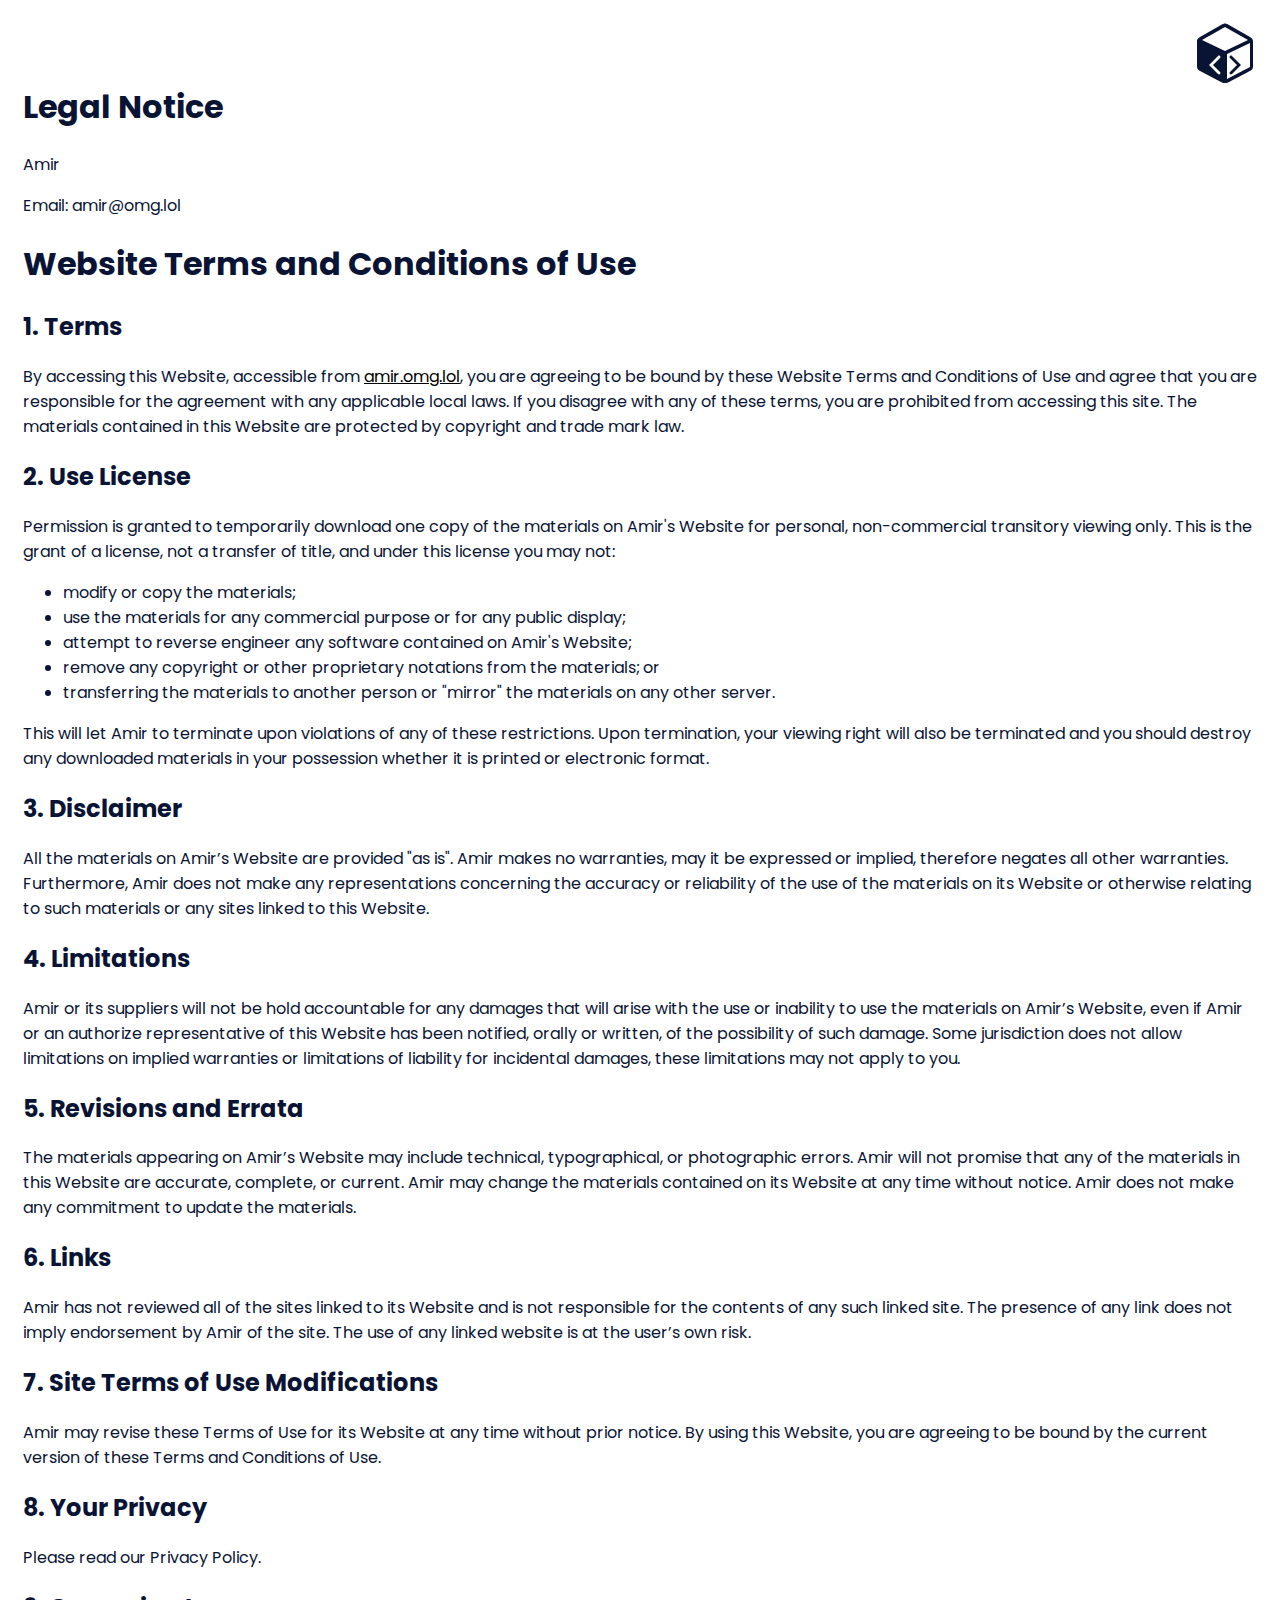
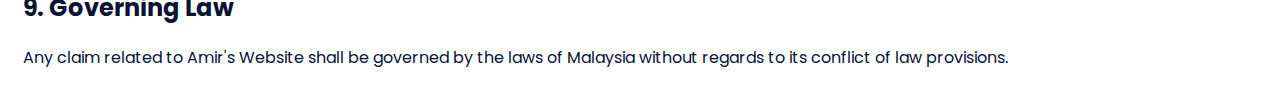
==== legalnotice.html @ da602359 "Legal Notice" ====
<!DOCTYPE html>
<html lang="en">
    <head>
        <meta charset="UTF-8">
        <meta http-equiv="X-UA-Compatible" content="IE=edge">
        <meta name="viewport" content="width=device-width, initial-scale=1.0">
        <title>Privacy Policy - Amir</title>
        <link rel="preconnect" href="https://fonts.googleapis.com">
        <link rel="preconnect" href="https://fonts.gstatic.com" crossorigin="">
        <link href="https://fonts.googleapis.com/css2?family=Poppins:ital,wght@0,100;0,200;0,300;0,400;0,500;0,600;0,700;0,800;0,900;1,100;1,200;1,300;1,400;1,500;1,600;1,700;1,800;1,900&amp;display=swap" rel="stylesheet">
        <link rel="icon" type="image/x-icon" href="assets\img\icon.png">
    <style>
        body {
            display: flex;
            justify-content: center;
            color: #091434;
        }
    
        * {
            font-family: 'Poppins', sans-serif;
        }
    
        #contet-container {
            width: 1400px;
            max-width: 100%;
            padding: 15px;
            box-sizing: border-box;
            position: relative;
        }
    
        svg {
            position: absolute;
            right: 15px;
            top: 15px;
        }
    
        #text-container {
            margin-top: 60px;
        }
    </style><style type="text/css">@font-face { font-family: Roboto; src: url("chrome-extension://mcgbeeipkmelnpldkobichboakdfaeon/css/Roboto-Regular.ttf"); }</style>
    </head>

    <body>
        <div id="contet-container">
            <svg width="60" height="60" xmlns="http://www.w3.org/2000/svg">
    
                <path fill="#091434" d="M3 14 24 2C28 0 28 0 32 2L53 14C56 16 56 17 56 19L56 43C56 46 55 47 51 49L32 59C28 61 28 61 24 59L5 49C1 47 0 46 0 43L0 19C0 17 0 16 3 14M28 4 5 17 28 28 51 17 28 4M53 20 30 31 30 56 53 44 53 20M40 42 33 35C33 35 32 34 33 33 34 32 35 33 36 34L36 34 43 41C44 42 44 42 43 43L35 51C35 51 34 52 33 51 32 50 33 49 33 49L40 42M16 42 23 35C23 35 24 34 23 33 22 32 21 33 20 34L13 41C12 42 12 42 13 43L21 51C21 51 22 52 23 51 24 50 23 49 23 49L16 42"></path>
    
            </svg>
            <div id="text-container">
                <h1>Legal Notice</h1>
                <p>Amir</p>
                <p>Email: amir@omg.lol</p>
                <h1>Website Terms and Conditions of Use</h1>
    
                <h2>1. Terms</h2>
    
                <p>By accessing this Website, accessible from <a style="color:black;" href="https://www.amir.omg.lol/">amir.omg.lol</a>, you are agreeing to be bound by these Website
                    Terms and Conditions of Use and agree that you are responsible for the agreement with any applicable
                    local laws. If you disagree with any of these terms, you are prohibited from accessing this site. The
                    materials contained in this Website are protected by copyright and trade mark law.</p>
    
                <h2>2. Use License</h2>
    
                <p>Permission is granted to temporarily download one copy of the materials on Amir's Website for
                    personal, non-commercial transitory viewing only. This is the grant of a license, not a transfer of
                    title, and under this license you may not:</p>
    
                <ul>
                    <li>modify or copy the materials;</li>
                    <li>use the materials for any commercial purpose or for any public display;</li>
                    <li>attempt to reverse engineer any software contained on Amir's Website;</li>
                    <li>remove any copyright or other proprietary notations from the materials; or</li>
                    <li>transferring the materials to another person or "mirror" the materials on any other server.</li>
                </ul>
    
                <p>This will let Amir to terminate upon violations of any of these restrictions. Upon termination,
                    your viewing right will also be terminated and you should destroy any downloaded materials in your
                    possession whether it is printed or electronic format.</p>
    
                <h2>3. Disclaimer</h2>
    
                <p>All the materials on Amir’s Website are provided "as is". Amir makes no warranties,
                    may it be expressed or implied, therefore negates all other warranties. Furthermore, Amir does
                    not make any representations concerning the accuracy or reliability of the use of the materials on its
                    Website or otherwise relating to such materials or any sites linked to this Website.</p>
    
                <h2>4. Limitations</h2>
    
                <p>Amir or its suppliers will not be hold accountable for any damages that will arise with the use
                    or inability to use the materials on Amir’s Website, even if Amir or an authorize
                    representative of this Website has been notified, orally or written, of the possibility of such damage.
                    Some jurisdiction does not allow limitations on implied warranties or limitations of liability for
                    incidental damages, these limitations may not apply to you.</p>
    
                <h2>5. Revisions and Errata</h2>
    
                <p>The materials appearing on Amir’s Website may include technical, typographical, or photographic
                    errors. Amir will not promise that any of the materials in this Website are accurate,
                    complete, or current. Amir may change the materials contained on its Website at any time
                    without notice. Amir does not make any commitment to update the materials.</p>
    
                <h2>6. Links</h2>
    
                <p>Amir has not reviewed all of the sites linked to its Website and is not responsible for the
                    contents of any such linked site. The presence of any link does not imply endorsement by Amir
                    of the site. The use of any linked website is at the user’s own risk.</p>
    
                <h2>7. Site Terms of Use Modifications</h2>
    
                <p>Amir may revise these Terms of Use for its Website at any time without prior notice. By using
                    this Website, you are agreeing to be bound by the current version of these Terms and Conditions of Use.
                </p>
    
                <h2>8. Your Privacy</h2>
    
                <p>Please read our Privacy Policy.</p>
    
                <h2>9. Governing Law</h2>
    
                <p>Any claim related to Amir's Website shall be governed by the laws of Malaysia without regards to its
                    conflict of law provisions.</p>
            </div>
        </div>
    
    
    </body>

</html>
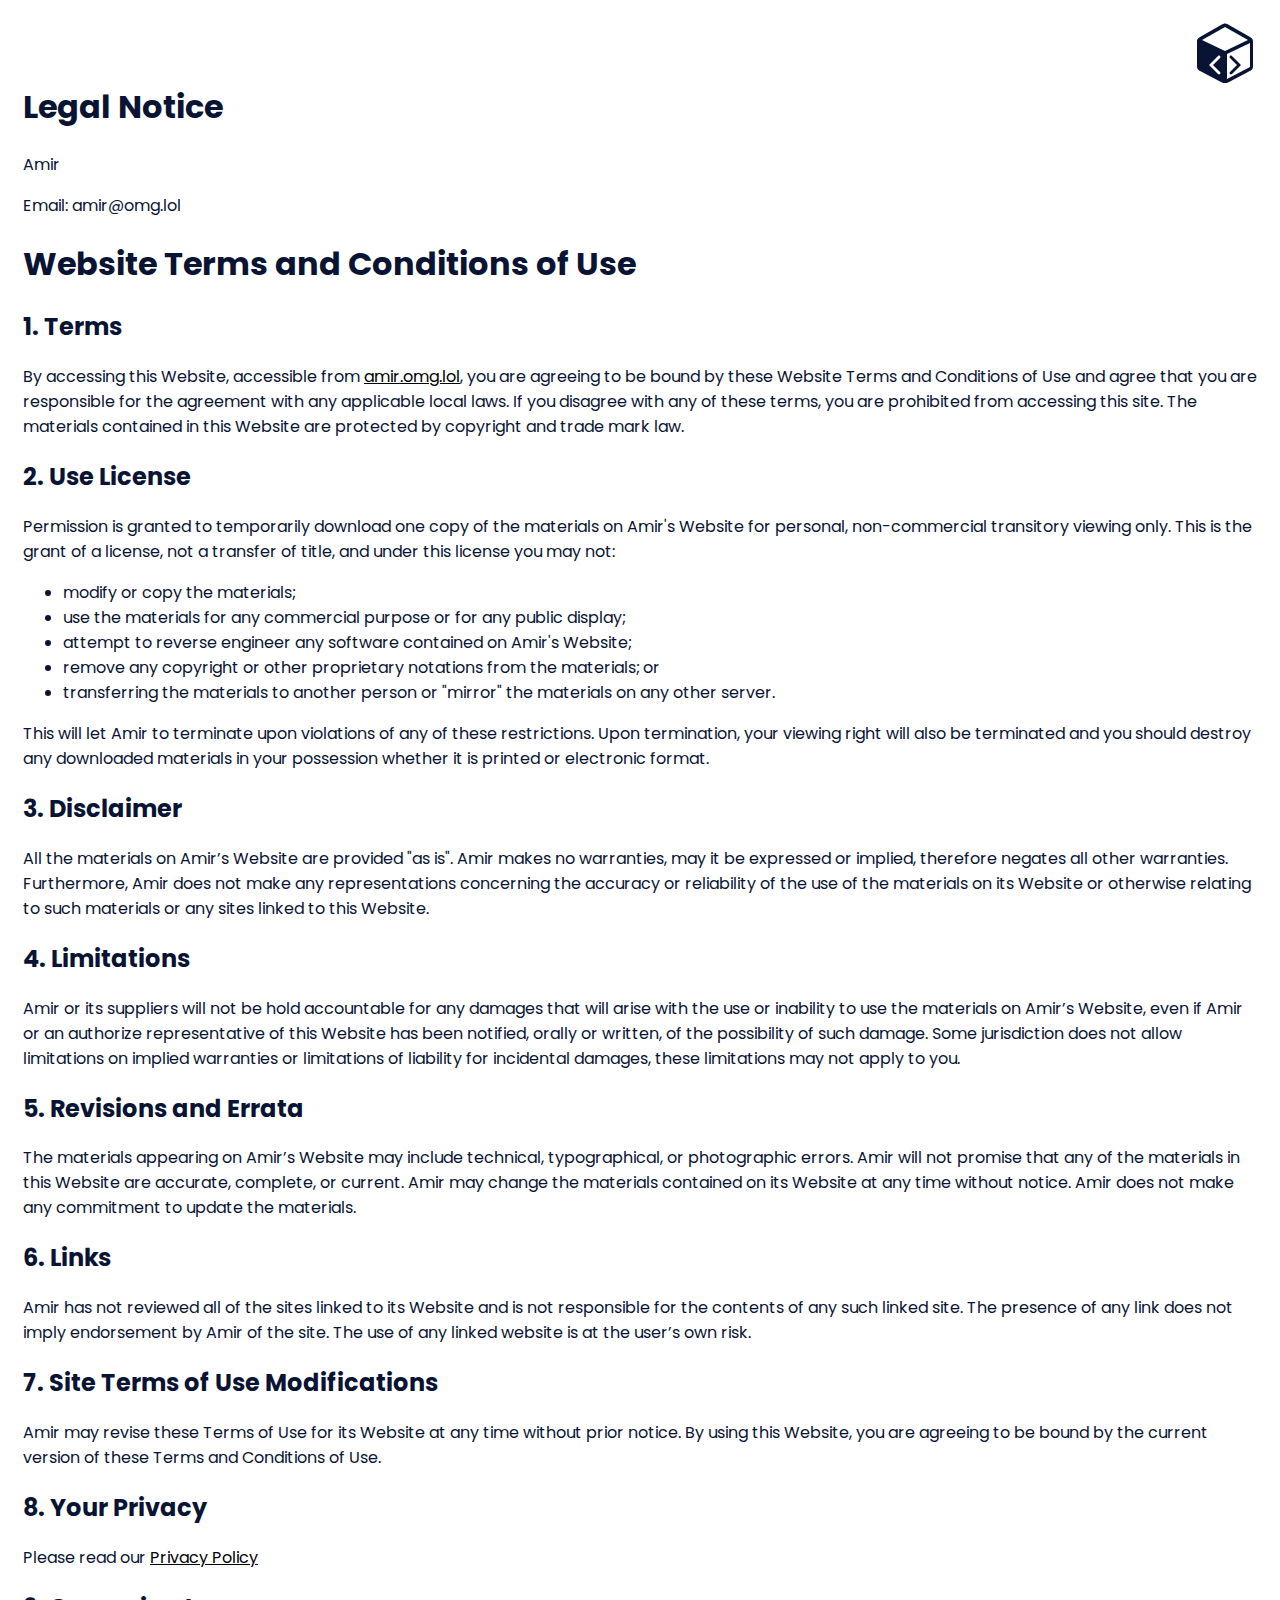
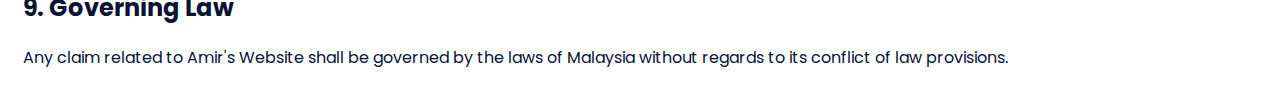
==== commit 17638f47: "Link Change" ====
--- a/legalnotice.html
+++ b/legalnotice.html
@@ -114,7 +114,7 @@
     
                 <h2>8. Your Privacy</h2>
     
-                <p>Please read our Privacy Policy.</p>
+                <p>Please read our <a style="color:black;" href="privacypolicy.html">Privacy Policy</a></p>
     
                 <h2>9. Governing Law</h2>
     
